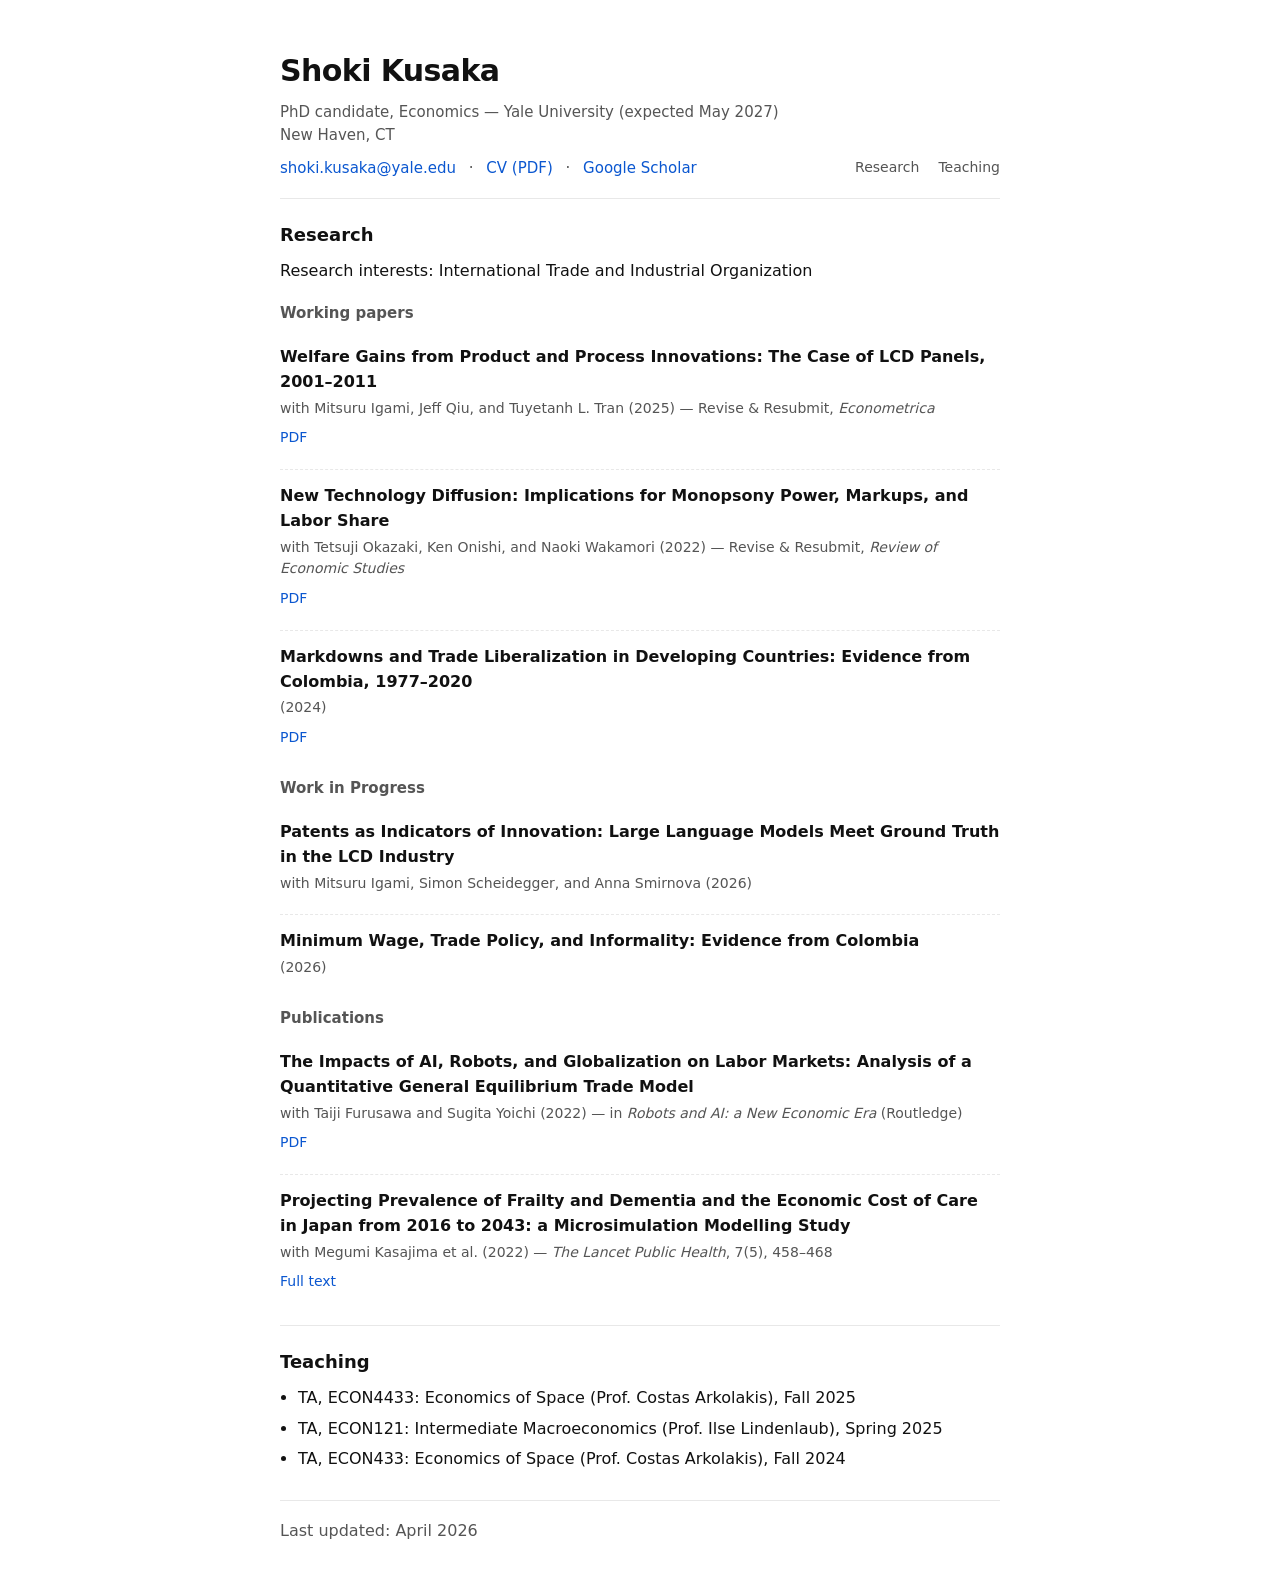
==== index.html @ 05ac7f51 "Swap order of research interests in index.html" ====
<!doctype html>
<html lang="en">
<head>
  <meta charset="utf-8" />
  <meta name="viewport" content="width=device-width, initial-scale=1" />
  <title>Shoki Kusaka</title>
  <meta name="description" content="Shoki Kusaka — Economics PhD candidate at Yale University. Research in international trade and industrial organization." />
  <meta name="robots" content="index,follow" />
  <link rel="stylesheet" href="style.css" />

  <!-- Optional: Google Analytics (GA4). Replace G-XXXXXXXXXX and uncomment.
  <script async src="https://www.googletagmanager.com/gtag/js?id=G-XXXXXXXXXX"></script>
  <script>
    window.dataLayer = window.dataLayer || [];
    function gtag(){dataLayer.push(arguments);}
    gtag('js', new Date());
    gtag('config', 'G-XXXXXXXXXX');
  </script>
  -->
  <!-- Google tag (gtag.js) -->
  <script async src="https://www.googletagmanager.com/gtag/js?id=G-HFXM8CQ6BT"></script>
  <script>
    window.dataLayer = window.dataLayer || [];
    function gtag(){dataLayer.push(arguments);}
    gtag('js', new Date());

    gtag('config', 'G-HFXM8CQ6BT');
  </script>
</head>

<body>
  <main class="wrap">
    <header class="top">
      <div class="idblock">
        <h1>Shoki Kusaka</h1>
        <p class="sub">
          PhD candidate, Economics — Yale University (expected May 2027)<br>
          <span class="muted">New Haven, CT</span>
        </p>
        <p class="links">
          <a href="mailto:shoki.kusaka@yale.edu">shoki.kusaka@yale.edu</a>
          <span class="sep">·</span>
          <a href="files/CV.pdf">CV (PDF)</a>
          <span class="sep">·</span>
          <a href="https://scholar.google.co.jp/citations?user=YJ81NNEAAAAJ&hl=en" rel="noopener">Google Scholar</a>
        </p>
      </div>

      <nav class="nav" aria-label="Site">
        <a href="#research">Research</a>
        <a href="#teaching">Teaching</a>
      </nav>
    </header>

    <section id="research" class="section">
      <h2>Research</h2>
      <p>
        Research interests: International Trade and Industrial Organization
      </p>

      <h3>Working papers</h3>
      
      <article class="pub">
        <div class="pub-title">Welfare Gains from Product and Process Innovations: The Case of LCD Panels, 2001–2011</div>
        <div class="pub-meta">
          with Mitsuru Igami, Jeff Qiu, and Tuyetanh L. Tran (2025) — Revise &amp; Resubmit, <em>Econometrica</em>
        </div>
        <div class="pub-links">
          <a href="files/papers/lcd_innovations.pdf">PDF</a>
        </div>
      </article>
      
      <article class="pub">
        <div class="pub-title">New Technology Diffusion: Implications for Monopsony Power, Markups, and Labor Share</div>
        <div class="pub-meta">
          with Tetsuji Okazaki, Ken Onishi, and Naoki Wakamori (2022) — Revise &amp; Resubmit, <em>Review of Economic Studies</em>
        </div>
        <div class="pub-links">
          <a href="files/papers/tech_diffusion.pdf">PDF</a>
        </div>
      </article>

      <article class="pub">
        <div class="pub-title">Markdowns and Trade Liberalization in Developing Countries: Evidence from Colombia, 1977–2020</div>
        <div class="pub-meta">(2024)</div>
        <div class="pub-links">
          <a href="files/papers/colombia_markdowns.pdf">PDF</a>
        </div>
      </article>

      <h3>Work in Progress</h3>
      
      <article class="pub">
        <div class="pub-title">Patents as Indicators of Innovation: Large Language Models Meet Ground Truth in the LCD Industry</div>
        <div class="pub-meta">
          with Mitsuru Igami, Simon Scheidegger, and Anna Smirnova (2026)
        </div>
        <!-- <div class="pub-links">
          <a href="files/papers/lcd_innovations.pdf">PDF</a>
        </div> -->
      </article>

      <article class="pub">
        <div class="pub-title">Minimum Wage, Trade Policy, and Informality: Evidence from Colombia</div>
        <div class="pub-meta">(2026)</div>
        <!-- <div class="pub-links">
          <a href="files/papers/colombia_markdowns.pdf">PDF</a>
        </div> -->
      </article>
      
      <h3>Publications</h3>

      <article class="pub">
        <div class="pub-title">The Impacts of AI, Robots, and Globalization on Labor Markets: Analysis of a Quantitative General Equilibrium Trade Model</div>
        <div class="pub-meta">
          with Taiji Furusawa and Sugita Yoichi (2022) — in <em>Robots and AI: a New Economic Era</em> (Routledge)
        </div>
        <div class="pub-links">
          <a href="https://library.oapen.org/bitstream/handle/20.500.12657/55791/9781000626483.pdf?sequence=1#page=142" rel="noopener">PDF</a>
        </div>
      </article>

      <article class="pub">
        <div class="pub-title">Projecting Prevalence of Frailty and Dementia and the Economic Cost of Care in Japan from 2016 to 2043: a Microsimulation Modelling Study</div>
        <div class="pub-meta">
          with Megumi Kasajima et al. (2022) — <em>The Lancet Public Health</em>, 7(5), 458–468
        </div>
        <div class="pub-links">
          <a href="https://www.thelancet.com/journals/lanpub/article/PIIS2468-2667(22)00044-5/fulltext?s=09" rel="noopener">Full text</a>
        </div>
      </article>

      <!-- <p class="hint muted">
        Put PDFs in <code>files/</code> (CV) and <code>files/papers/</code> (papers), then keep these links stable.
      </p> -->
    </section>

    <section id="teaching" class="section">
      <h2>Teaching</h2>
      <ul class="bullets">
        <li>TA, ECON4433: Economics of Space (Prof. Costas Arkolakis), Fall 2025</li>
        <li>TA, ECON121: Intermediate Macroeconomics (Prof. Ilse Lindenlaub), Spring 2025</li>
        <li>TA, ECON433: Economics of Space (Prof. Costas Arkolakis), Fall 2024</li>
      </ul>
    </section>

    <footer class="foot">
      <span class="muted">Last updated: April 2026</span>
    </footer>
  </main>
</body>
</html>
---- style.css ----
/* Minimal academic style — adjust the variables to make it yours */
:root{
  --bg: #ffffff;
  --text: #111111;
  --muted: #555555;
  --rule: #e8e8e8;
  --link: #0b57d0;
  --max: 760px;
}

*{ box-sizing: border-box; }
html, body{ margin:0; padding:0; background:var(--bg); color:var(--text); }
body{
  font-family: ui-sans-serif, system-ui, -apple-system, Segoe UI, Roboto, Helvetica, Arial, "Apple Color Emoji","Segoe UI Emoji";
  line-height: 1.55;
}

.wrap{
  max-width: var(--max);
  margin: 48px auto;
  padding: 0 20px;
}

.top{
  display:flex;
  gap:22px;
  align-items:flex-end;
  justify-content:space-between;
  flex-wrap:wrap;
  border-bottom: 1px solid var(--rule);
  padding-bottom: 18px;
}

h1{
  font-size: 30px;
  letter-spacing: -0.02em;
  margin: 0 0 6px 0;
}

.sub{
  margin:0;
  color: var(--muted);
  font-size: 15px;
}

.links{
  margin: 10px 0 0 0;
  font-size: 15px;
}

.nav a{
  margin-left: 14px;
  font-size: 14px;
  color: var(--muted);
  text-decoration: none;
}
.nav a:hover{ color: var(--text); text-decoration: underline; text-underline-offset: 3px; }

a{ color: var(--link); text-decoration: none; }
a:hover{ text-decoration: underline; text-underline-offset: 3px; }

.sep{ margin: 0 8px; color: var(--muted); }
.muted{ color: var(--muted); }
code{
  font-family: ui-monospace, SFMono-Regular, Menlo, Monaco, Consolas, "Liberation Mono", "Courier New", monospace;
  font-size: 0.95em;
}

.section{
  padding: 22px 0;
  border-bottom: 1px solid var(--rule);
}

h2{
  font-size: 18px;
  margin: 0 0 10px 0;
}

h3{
  font-size: 15px;
  margin: 18px 0 10px 0;
  color: var(--muted);
  font-weight: 600;
}

p{ margin: 0 0 10px 0; }

.bullets{
  margin: 0;
  padding-left: 18px;
}
.bullets li{ margin: 6px 0; }

.pub{ padding: 10px 0; }
.pub + .pub{
  border-top: 1px dashed var(--rule);
  padding-top: 14px;
  margin-top: 10px;
}
.pub-title{ font-weight: 600; }
.pub-meta{ color: var(--muted); font-size: 14px; margin-top: 3px; }
.pub-links{ margin-top: 8px; font-size: 14px; }

.hint{ margin-top: 14px; }

.foot{
  padding-top: 18px;
  border-bottom: none;
}

/* Mobile tweaks */
@media (max-width: 520px){
  .wrap{ margin: 28px auto; }
  h1{ font-size: 26px; }
  .nav a{ margin-left: 10px; }
}
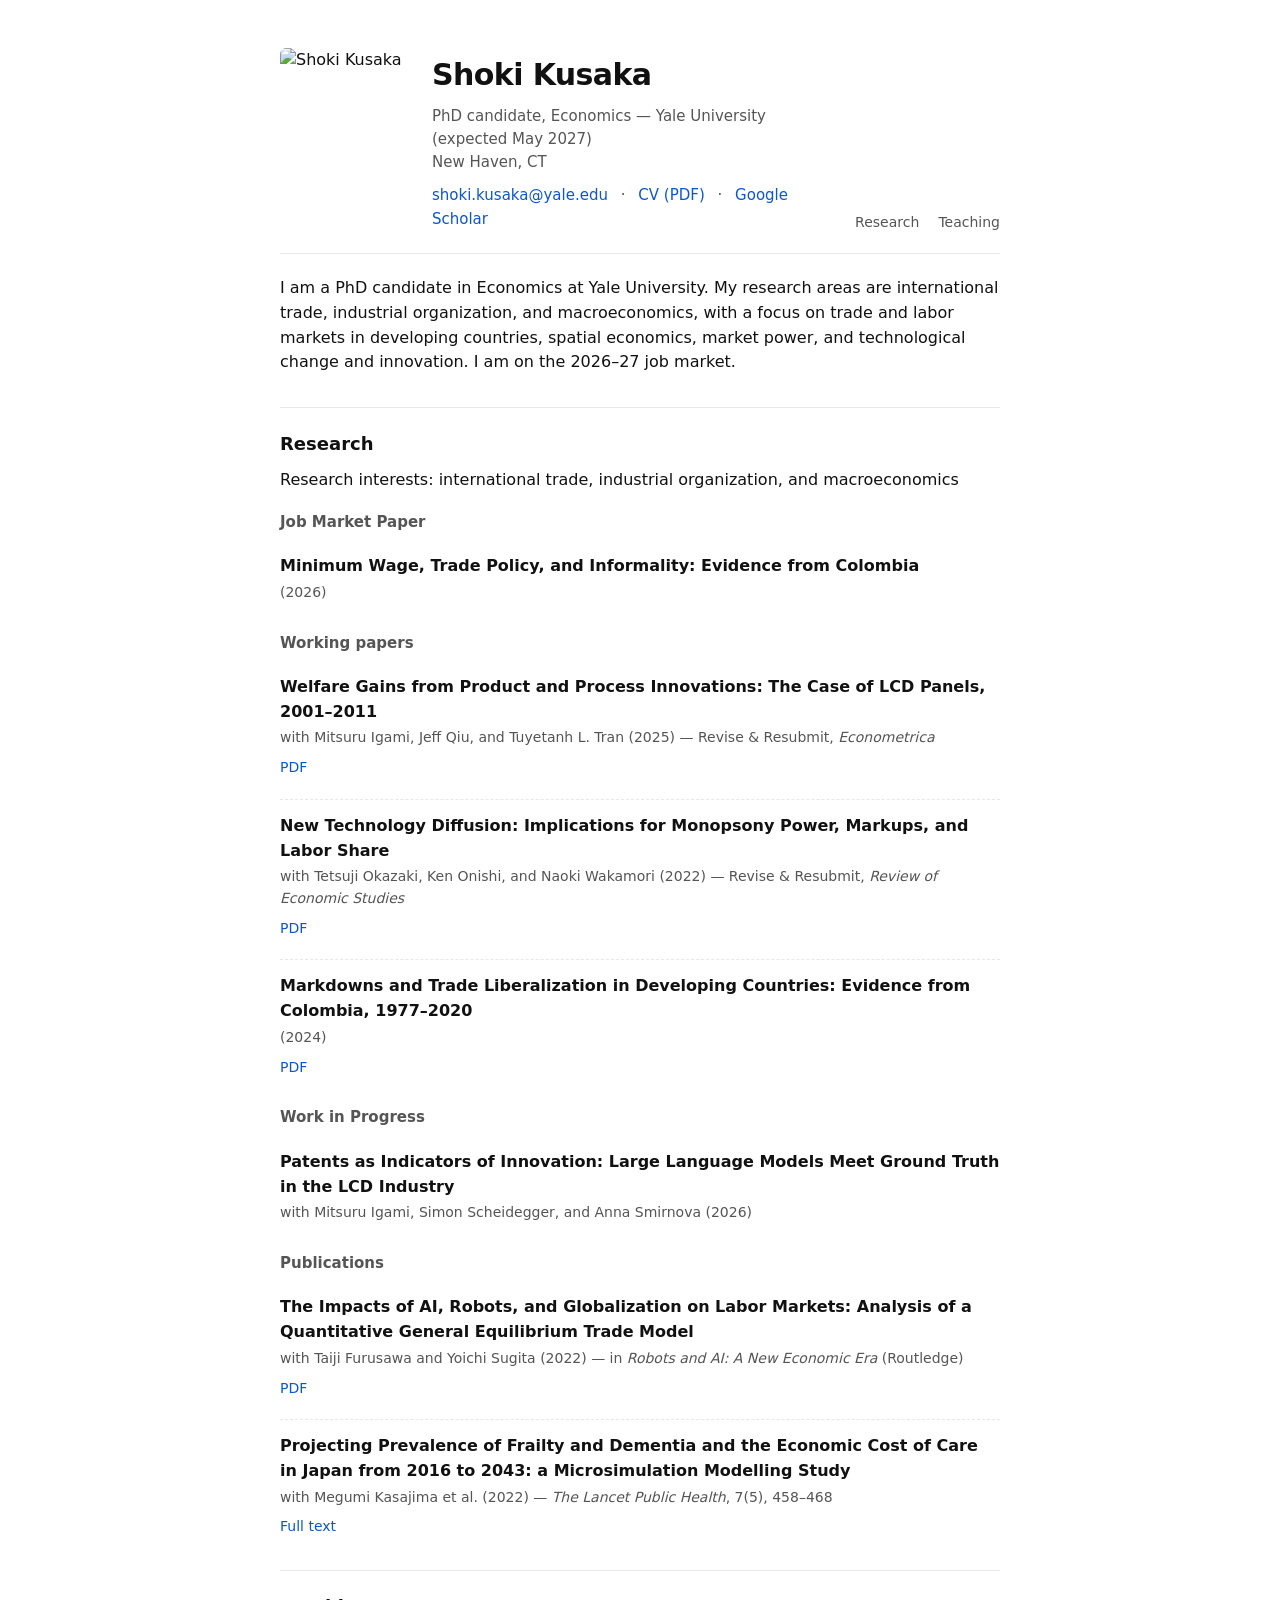
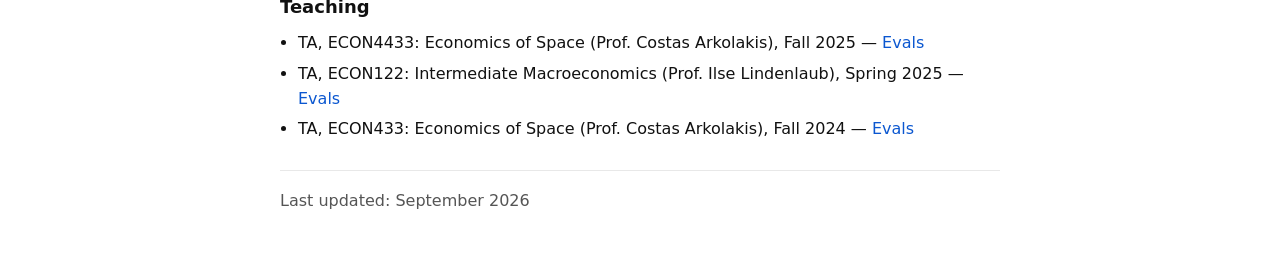
==== commit d4ddcb40: "Add files via upload" ====
--- a/index.html
+++ b/index.html
@@ -31,7 +31,9 @@
 <body>
   <main class="wrap">
     <header class="top">
-      <div class="idblock">
+      <div style="display:flex; gap:22px; align-items:center; flex-wrap:wrap; flex:1 1 320px;">
+        <img src="files/pics/2026_09_04-Econ-Shoki-Kusaka_Lavitt_2875_R.jpg" alt="Shoki Kusaka" width="130" height="187" style="border-radius:6px; flex:none;" />
+      <div class="idblock" style="flex:1 1 260px;">
         <h1>Shoki Kusaka</h1>
         <p class="sub">
           PhD candidate, Economics — Yale University (expected May 2027)<br>
@@ -40,10 +42,11 @@
         <p class="links">
           <a href="mailto:shoki.kusaka@yale.edu">shoki.kusaka@yale.edu</a>
           <span class="sep">·</span>
-          <a href="files/CV.pdf">CV (PDF)</a>
+          <a href="files/CV/CV.pdf">CV (PDF)</a>
           <span class="sep">·</span>
           <a href="https://scholar.google.co.jp/citations?user=YJ81NNEAAAAJ&hl=en" rel="noopener">Google Scholar</a>
         </p>
+      </div>
       </div>
 
       <nav class="nav" aria-label="Site">
@@ -52,11 +55,24 @@
       </nav>
     </header>
 
+    <section id="about" class="section">
+      <p>
+        I am a PhD candidate in Economics at Yale University. My research areas are international trade, industrial organization, and macroeconomics, with a focus on trade and labor markets in developing countries, spatial economics, market power, and technological change and innovation. I am on the 2026–27 job market.
+      </p>
+    </section>
+
     <section id="research" class="section">
       <h2>Research</h2>
       <p>
-        Research interests: International Trade and Industrial Organization
+        Research interests: international trade, industrial organization, and macroeconomics
       </p>
+
+      <h3>Job Market Paper</h3>
+
+      <article class="pub">
+        <div class="pub-title">Minimum Wage, Trade Policy, and Informality: Evidence from Colombia</div>
+        <div class="pub-meta">(2026)</div>
+      </article>
 
       <h3>Working papers</h3>
       
@@ -99,21 +115,13 @@
           <a href="files/papers/lcd_innovations.pdf">PDF</a>
         </div> -->
       </article>
-
-      <article class="pub">
-        <div class="pub-title">Minimum Wage, Trade Policy, and Informality: Evidence from Colombia</div>
-        <div class="pub-meta">(2026)</div>
-        <!-- <div class="pub-links">
-          <a href="files/papers/colombia_markdowns.pdf">PDF</a>
-        </div> -->
-      </article>
       
       <h3>Publications</h3>
 
       <article class="pub">
         <div class="pub-title">The Impacts of AI, Robots, and Globalization on Labor Markets: Analysis of a Quantitative General Equilibrium Trade Model</div>
         <div class="pub-meta">
-          with Taiji Furusawa and Sugita Yoichi (2022) — in <em>Robots and AI: a New Economic Era</em> (Routledge)
+          with Taiji Furusawa and Yoichi Sugita (2022) — in <em>Robots and AI: A New Economic Era</em> (Routledge)
         </div>
         <div class="pub-links">
           <a href="https://library.oapen.org/bitstream/handle/20.500.12657/55791/9781000626483.pdf?sequence=1#page=142" rel="noopener">PDF</a>
@@ -138,14 +146,14 @@
     <section id="teaching" class="section">
       <h2>Teaching</h2>
       <ul class="bullets">
-        <li>TA, ECON4433: Economics of Space (Prof. Costas Arkolakis), Fall 2025</li>
-        <li>TA, ECON121: Intermediate Macroeconomics (Prof. Ilse Lindenlaub), Spring 2025</li>
-        <li>TA, ECON433: Economics of Space (Prof. Costas Arkolakis), Fall 2024</li>
+        <li>TA, ECON4433: Economics of Space (Prof. Costas Arkolakis), Fall 2025 — <a href="files/TA_evals/Fall2025_ECON4433_Economics_of_space.pdf">Evals</a></li>
+        <li>TA, ECON122: Intermediate Macroeconomics (Prof. Ilse Lindenlaub), Spring 2025 — <a href="files/TA_evals/22957_Spring_2025_ECON_122_01-Intermediate_Macroeconomics.pdf">Evals</a></li>
+        <li>TA, ECON433: Economics of Space (Prof. Costas Arkolakis), Fall 2024 — <a href="files/TA_evals/10988_Fall_2024_ECON_433_01-The_Economics_of_Space.pdf">Evals</a></li>
       </ul>
     </section>
 
     <footer class="foot">
-      <span class="muted">Last updated: April 2026</span>
+      <span class="muted">Last updated: September 2026</span>
     </footer>
   </main>
 </body>
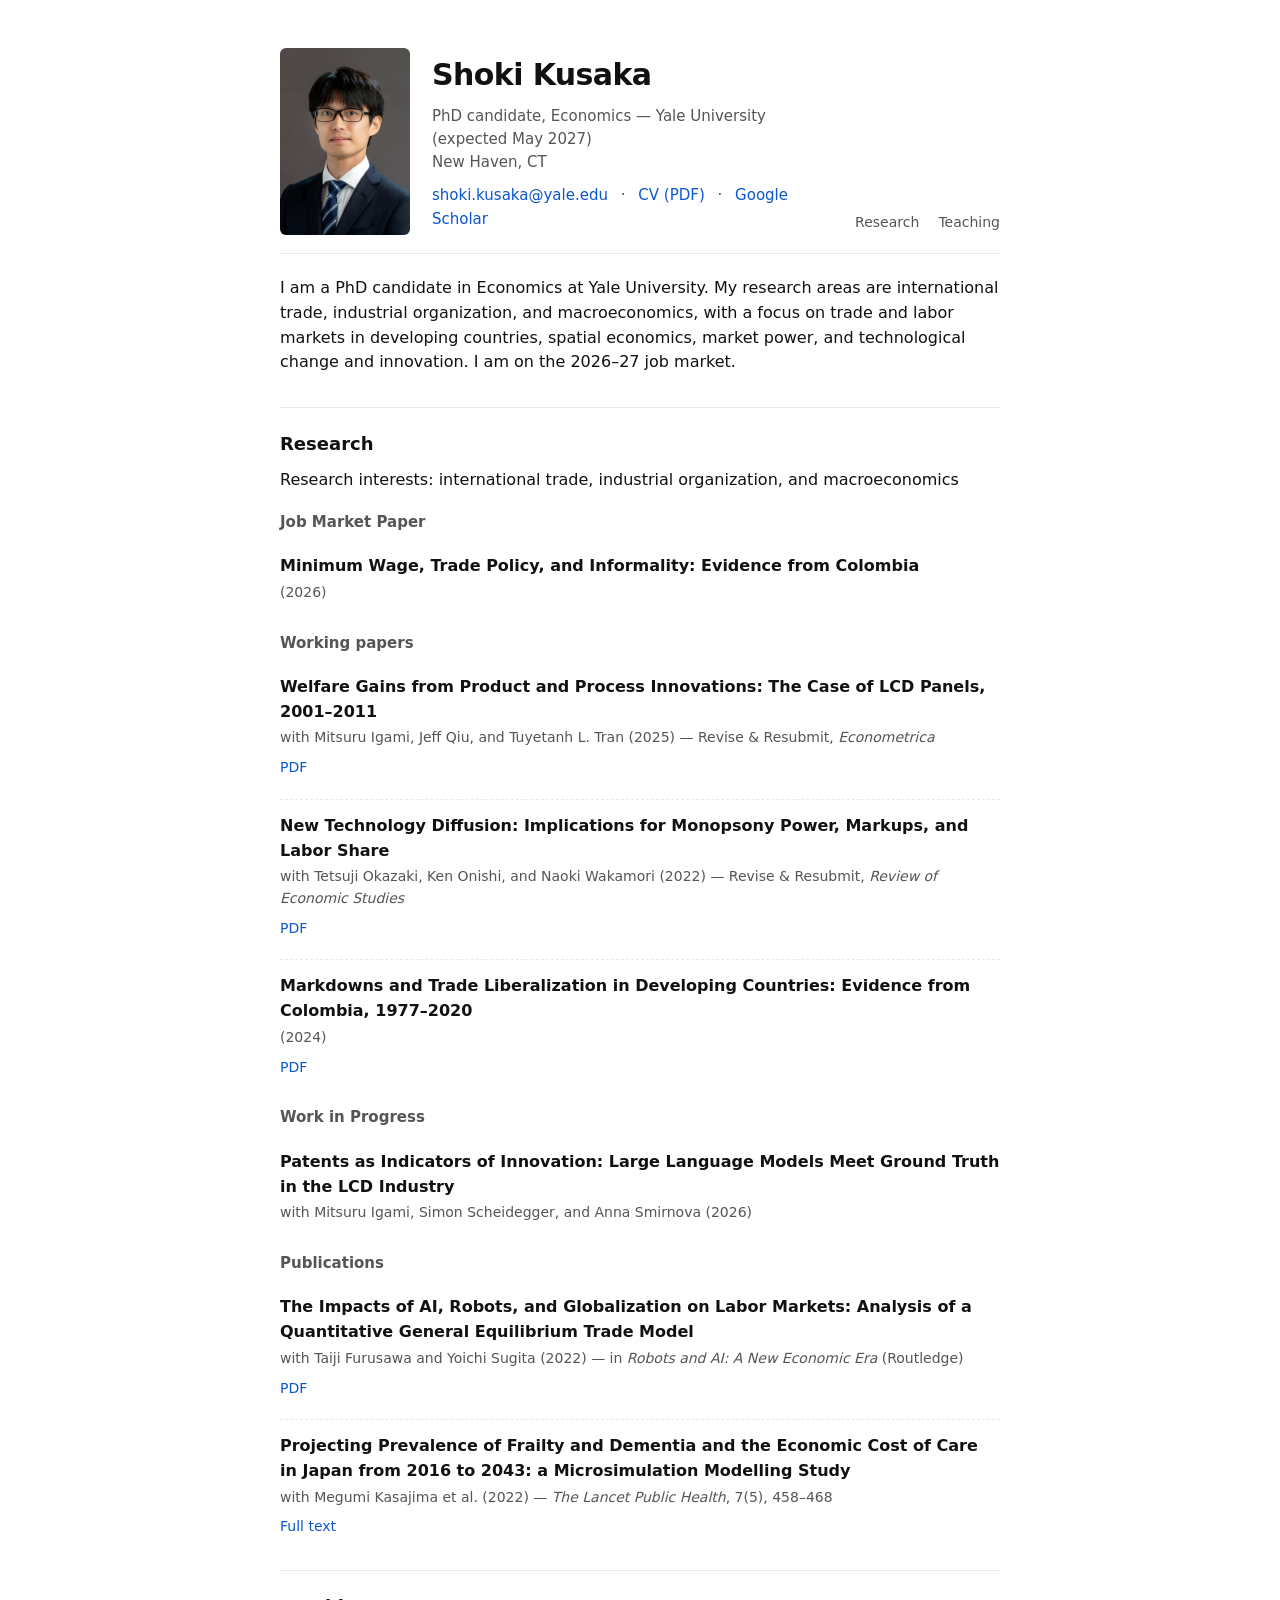
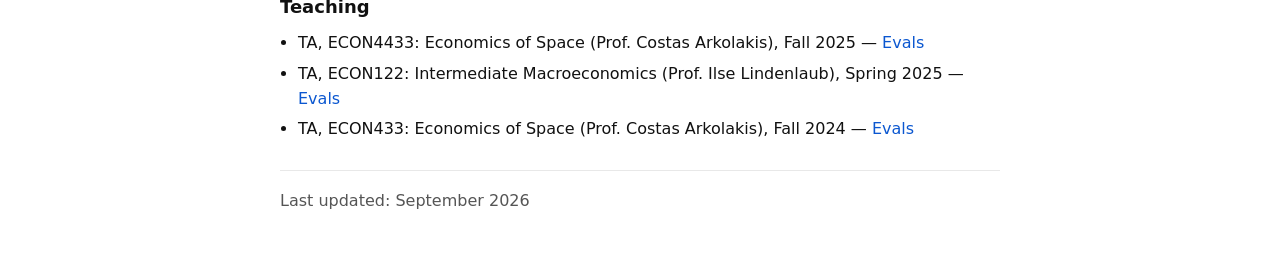
==== commit d5aad1d6: "Add files via upload" ====
--- a/index.html
+++ b/index.html
@@ -32,7 +32,7 @@
   <main class="wrap">
     <header class="top">
       <div style="display:flex; gap:22px; align-items:center; flex-wrap:wrap; flex:1 1 320px;">
-        <img src="files/pics/2026_09_04-Econ-Shoki-Kusaka_Lavitt_2875_R.jpg" alt="Shoki Kusaka" width="130" height="187" style="border-radius:6px; flex:none;" />
+        <img src="files/2026_09_04-Econ-Shoki-Kusaka_Lavitt_2875_R.jpg" alt="Shoki Kusaka" width="130" height="187" style="border-radius:6px; flex:none;" />
       <div class="idblock" style="flex:1 1 260px;">
         <h1>Shoki Kusaka</h1>
         <p class="sub">
@@ -42,7 +42,7 @@
         <p class="links">
           <a href="mailto:shoki.kusaka@yale.edu">shoki.kusaka@yale.edu</a>
           <span class="sep">·</span>
-          <a href="files/CV/CV.pdf">CV (PDF)</a>
+          <a href="files/CV.pdf">CV (PDF)</a>
           <span class="sep">·</span>
           <a href="https://scholar.google.co.jp/citations?user=YJ81NNEAAAAJ&hl=en" rel="noopener">Google Scholar</a>
         </p>
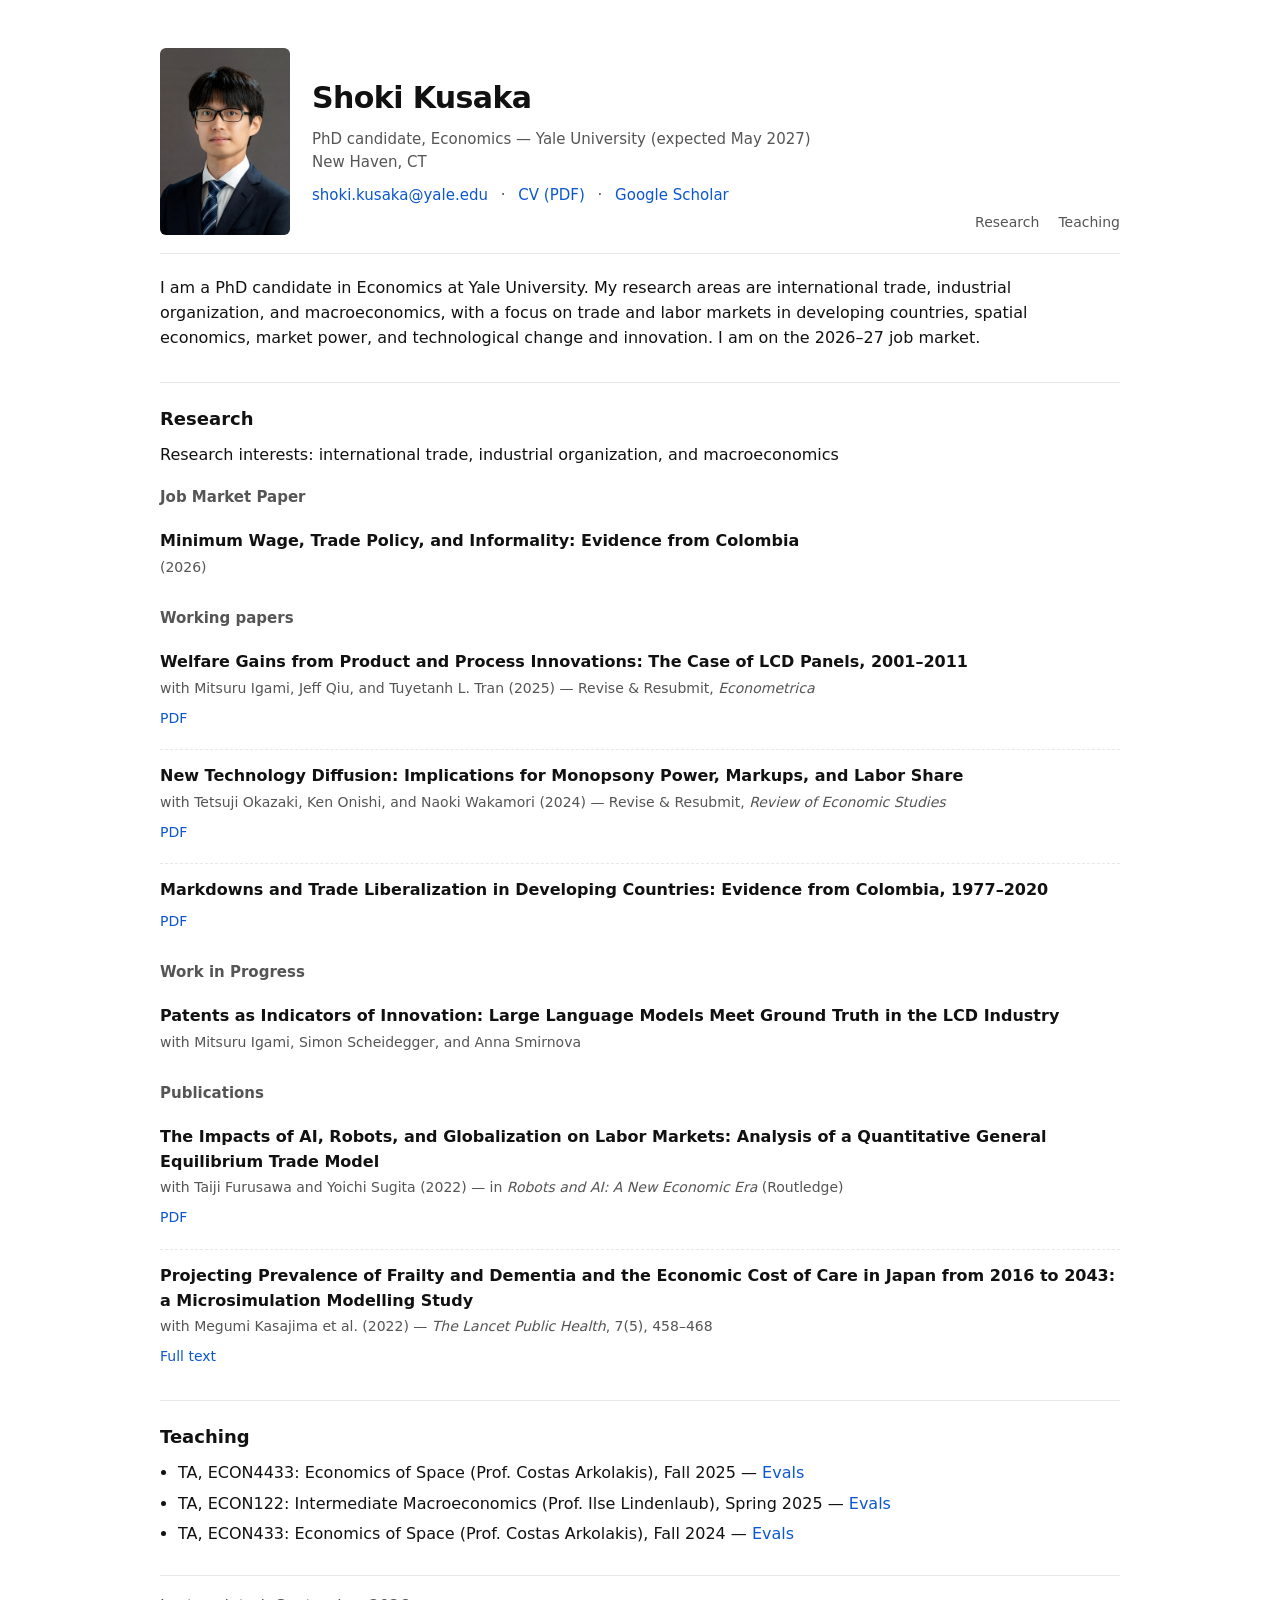
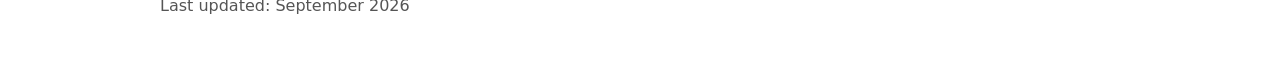
==== commit a16f829e: "Update index.html" ====
--- a/index.html
+++ b/index.html
@@ -89,7 +89,7 @@
       <article class="pub">
         <div class="pub-title">New Technology Diffusion: Implications for Monopsony Power, Markups, and Labor Share</div>
         <div class="pub-meta">
-          with Tetsuji Okazaki, Ken Onishi, and Naoki Wakamori (2022) — Revise &amp; Resubmit, <em>Review of Economic Studies</em>
+          with Tetsuji Okazaki, Ken Onishi, and Naoki Wakamori (2024) — Revise &amp; Resubmit, <em>Review of Economic Studies</em>
         </div>
         <div class="pub-links">
           <a href="files/papers/tech_diffusion.pdf">PDF</a>
@@ -98,7 +98,7 @@
 
       <article class="pub">
         <div class="pub-title">Markdowns and Trade Liberalization in Developing Countries: Evidence from Colombia, 1977–2020</div>
-        <div class="pub-meta">(2024)</div>
+        <!-- <div class="pub-meta">(2024)</div> -->
         <div class="pub-links">
           <a href="files/papers/colombia_markdowns.pdf">PDF</a>
         </div>
@@ -109,7 +109,7 @@
       <article class="pub">
         <div class="pub-title">Patents as Indicators of Innovation: Large Language Models Meet Ground Truth in the LCD Industry</div>
         <div class="pub-meta">
-          with Mitsuru Igami, Simon Scheidegger, and Anna Smirnova (2026)
+          with Mitsuru Igami, Simon Scheidegger, and Anna Smirnova 
         </div>
         <!-- <div class="pub-links">
           <a href="files/papers/lcd_innovations.pdf">PDF</a>
@@ -124,7 +124,7 @@
           with Taiji Furusawa and Yoichi Sugita (2022) — in <em>Robots and AI: A New Economic Era</em> (Routledge)
         </div>
         <div class="pub-links">
-          <a href="https://library.oapen.org/bitstream/handle/20.500.12657/55791/9781000626483.pdf?sequence=1#page=142" rel="noopener">PDF</a>
+         <a href="files/papers/robot_ai.pdf">PDF</a>
         </div>
       </article>
 
--- a/style.css
+++ b/style.css
@@ -5,7 +5,7 @@
   --muted: #555555;
   --rule: #e8e8e8;
   --link: #0b57d0;
-  --max: 760px;
+  --max: 1000px;
 }
 
 *{ box-sizing: border-box; }
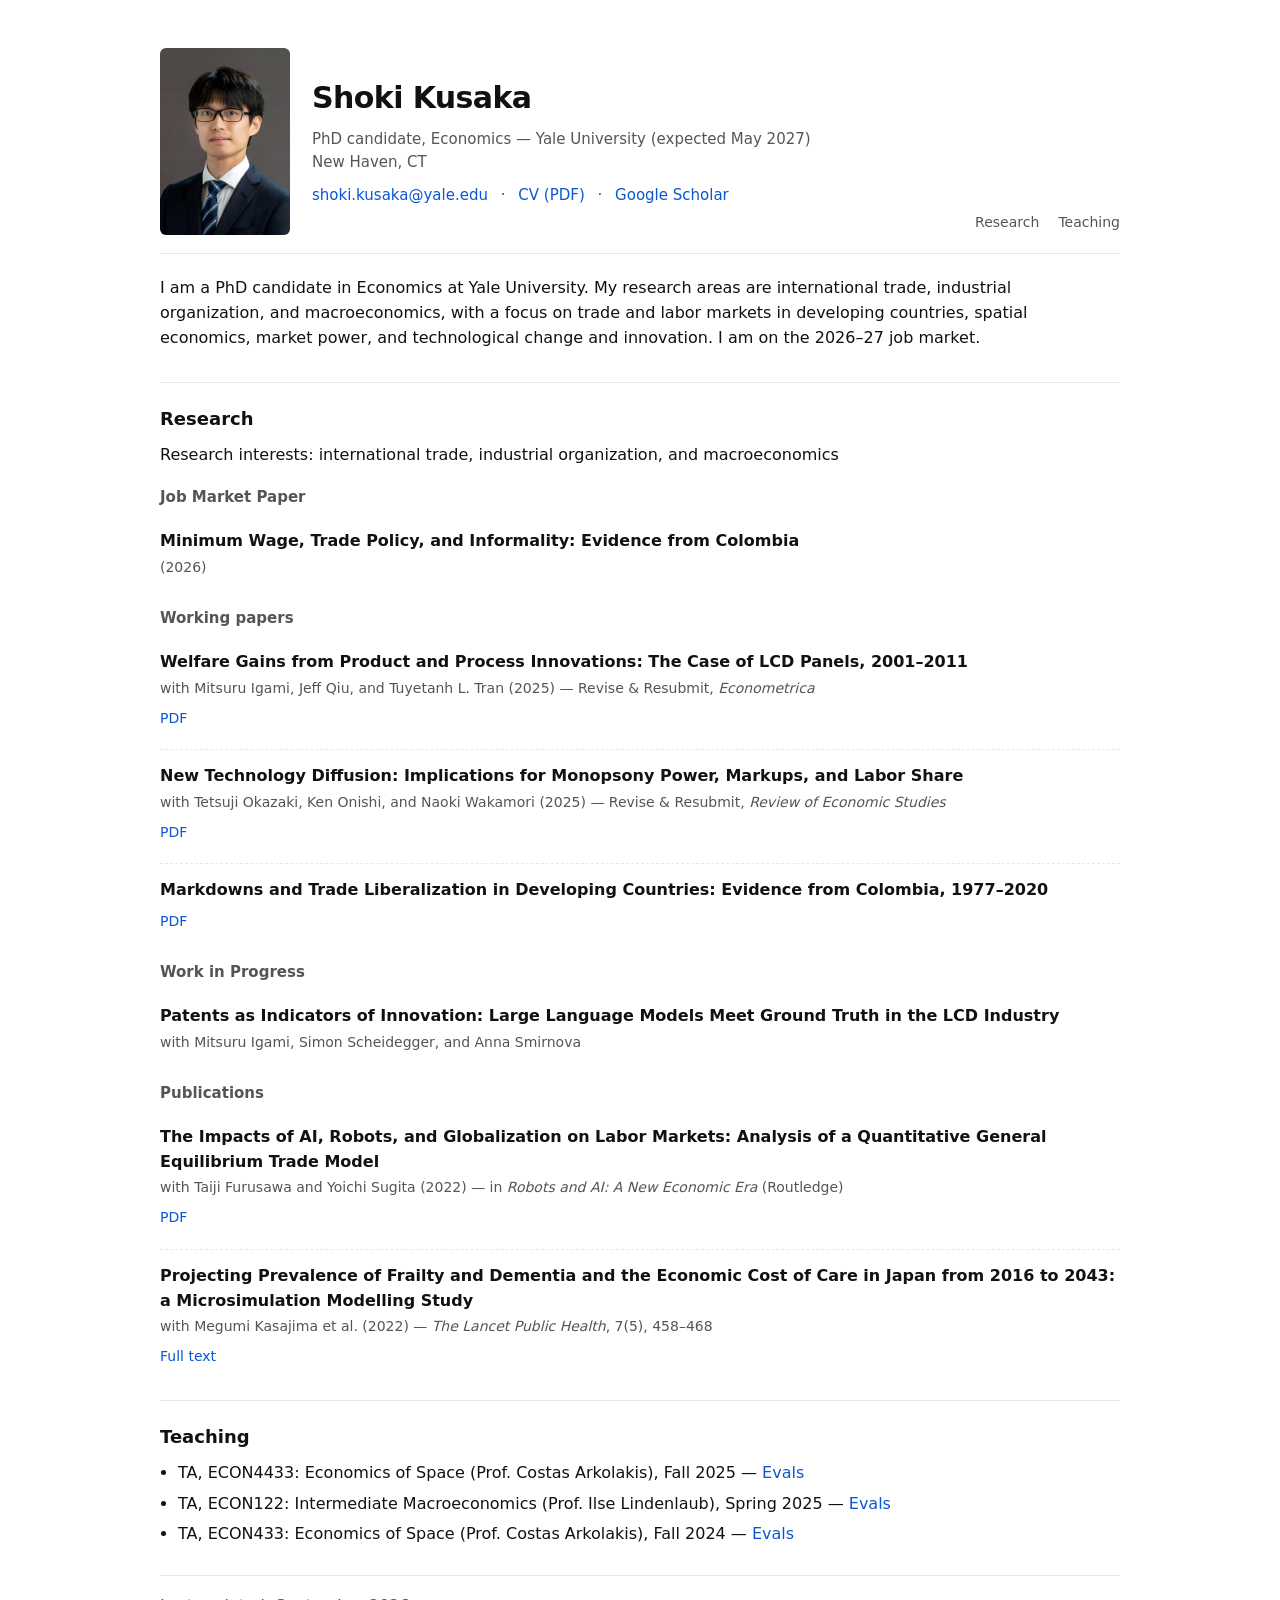
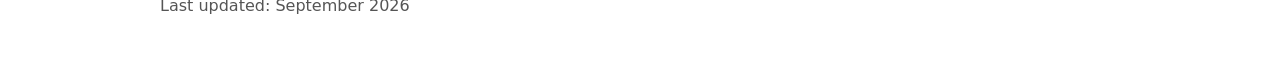
==== commit b1e8a3ae: "Update index.html" ====
--- a/index.html
+++ b/index.html
@@ -89,7 +89,7 @@
       <article class="pub">
         <div class="pub-title">New Technology Diffusion: Implications for Monopsony Power, Markups, and Labor Share</div>
         <div class="pub-meta">
-          with Tetsuji Okazaki, Ken Onishi, and Naoki Wakamori (2024) — Revise &amp; Resubmit, <em>Review of Economic Studies</em>
+          with Tetsuji Okazaki, Ken Onishi, and Naoki Wakamori (2025) — Revise &amp; Resubmit, <em>Review of Economic Studies</em>
         </div>
         <div class="pub-links">
           <a href="files/papers/tech_diffusion.pdf">PDF</a>
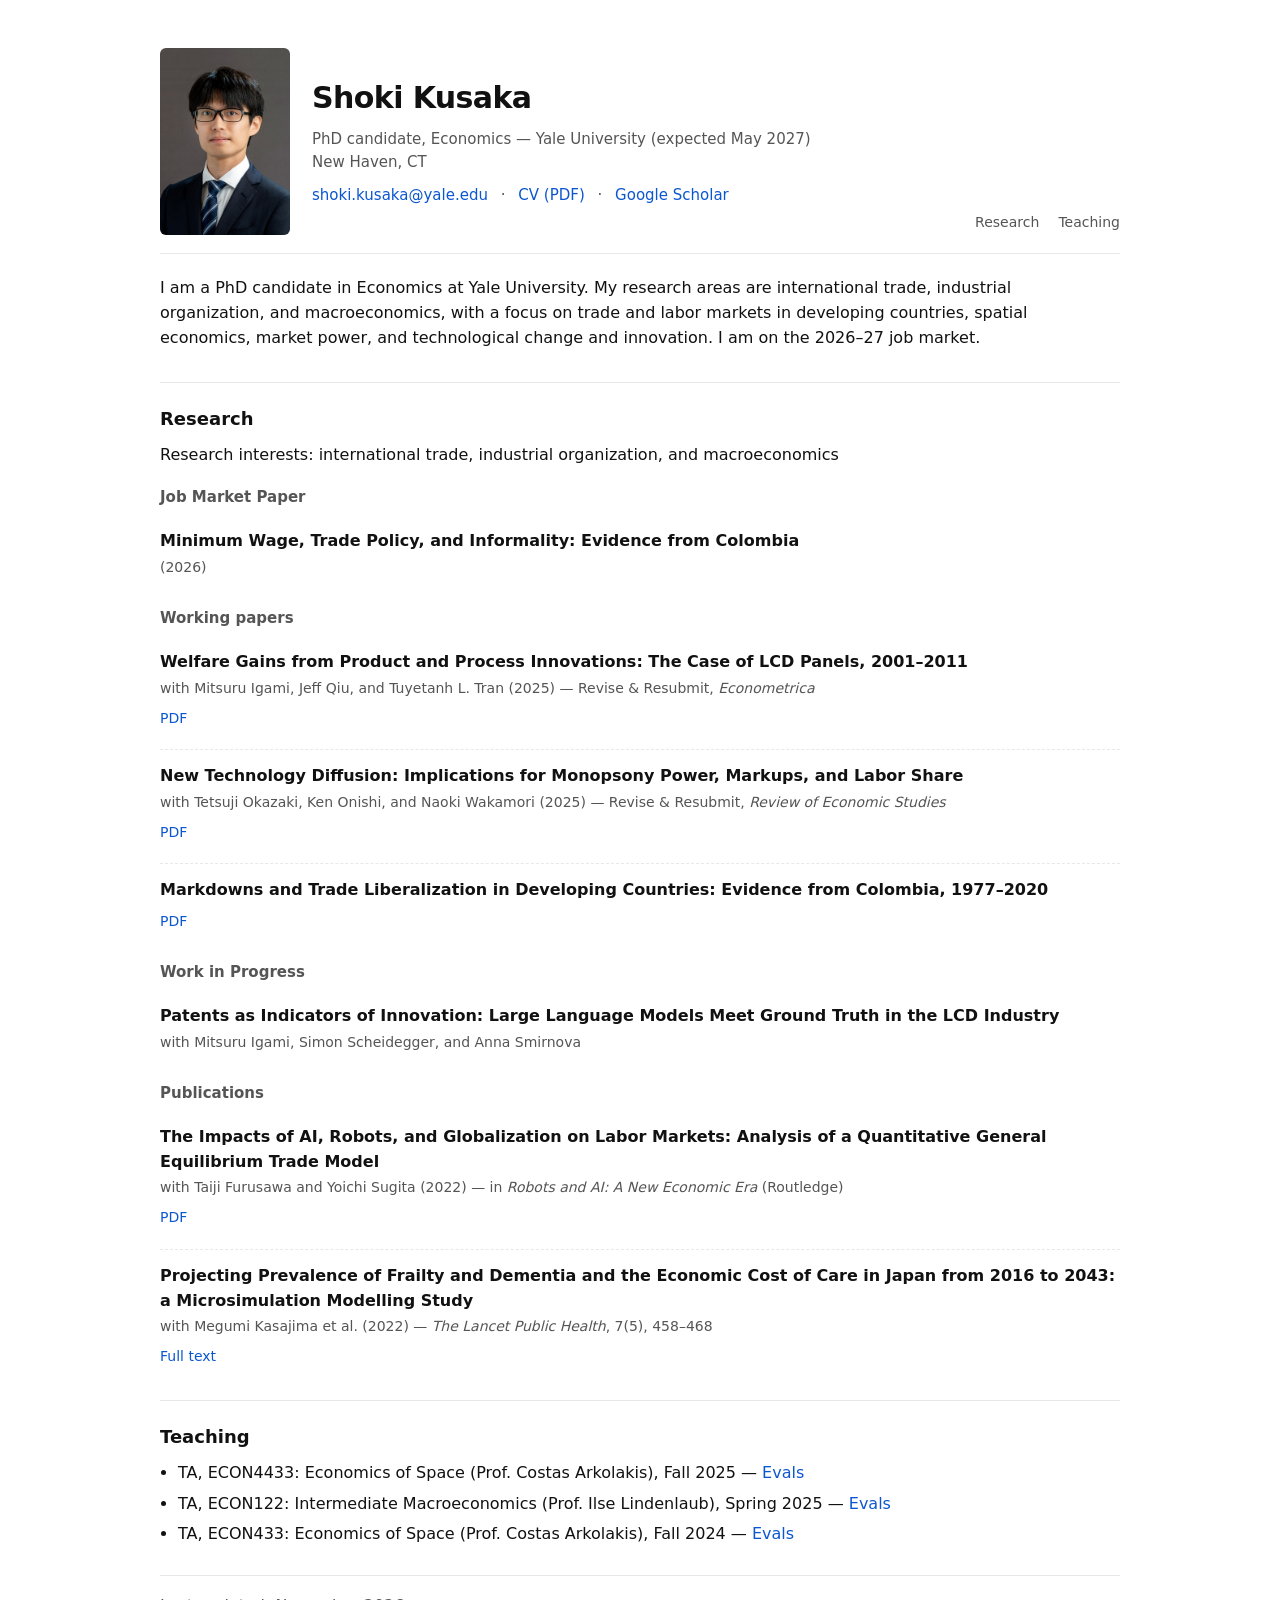
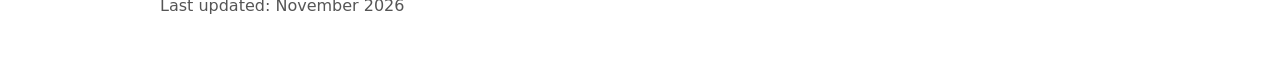
==== commit 4a94377a: "Update last updated date in footer" ====
--- a/index.html
+++ b/index.html
@@ -153,7 +153,7 @@
     </section>
 
     <footer class="foot">
-      <span class="muted">Last updated: September 2026</span>
+      <span class="muted">Last updated: November 2026</span>
     </footer>
   </main>
 </body>
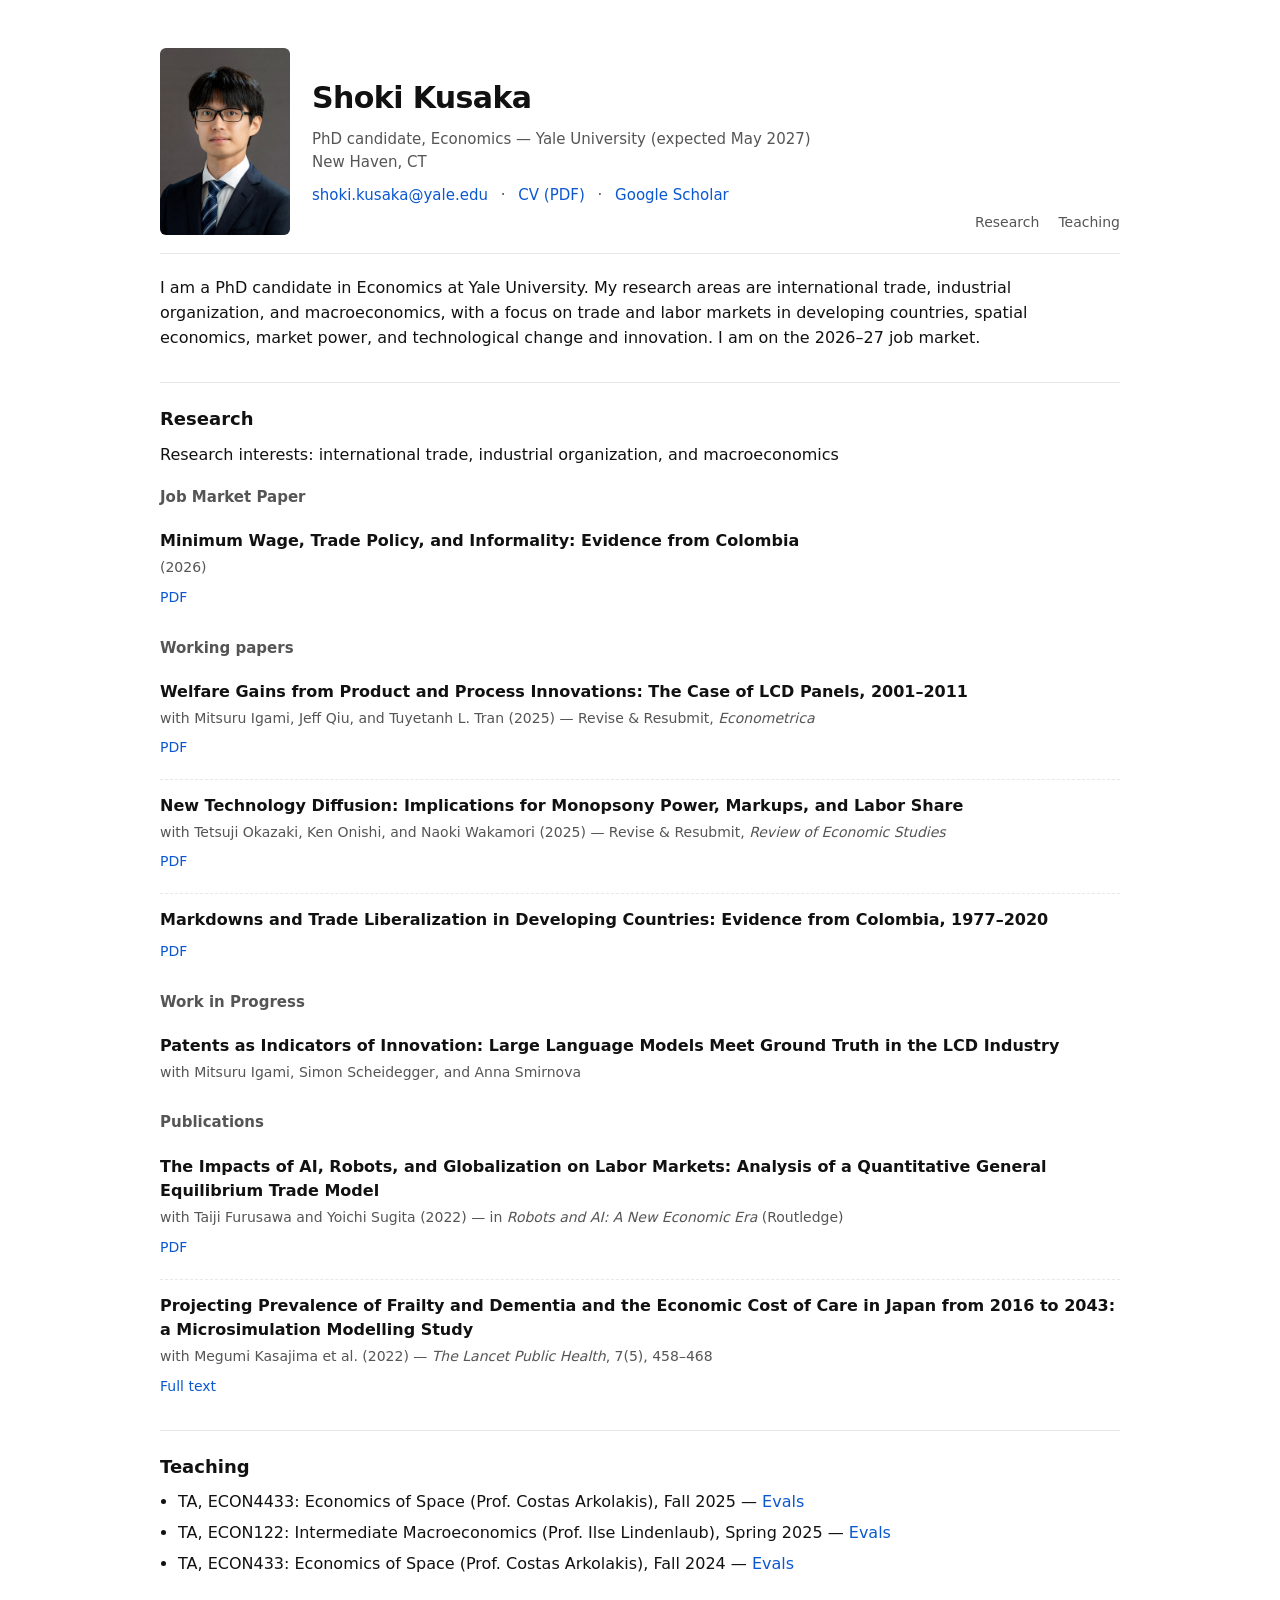
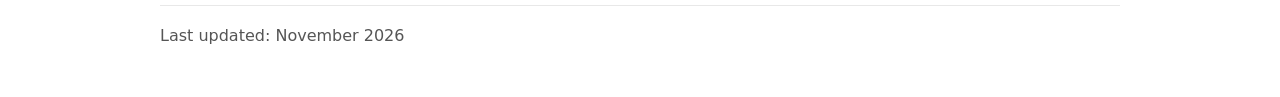
==== commit 5abbf230: "Update index.html" ====
--- a/index.html
+++ b/index.html
@@ -72,6 +72,9 @@
       <article class="pub">
         <div class="pub-title">Minimum Wage, Trade Policy, and Informality: Evidence from Colombia</div>
         <div class="pub-meta">(2026)</div>
+        <div class="pub-links">
+        <a href="files/papers/colmw_jmp_sk.pdf">PDF</a>
+        </div>
       </article>
 
       <h3>Working papers</h3>
